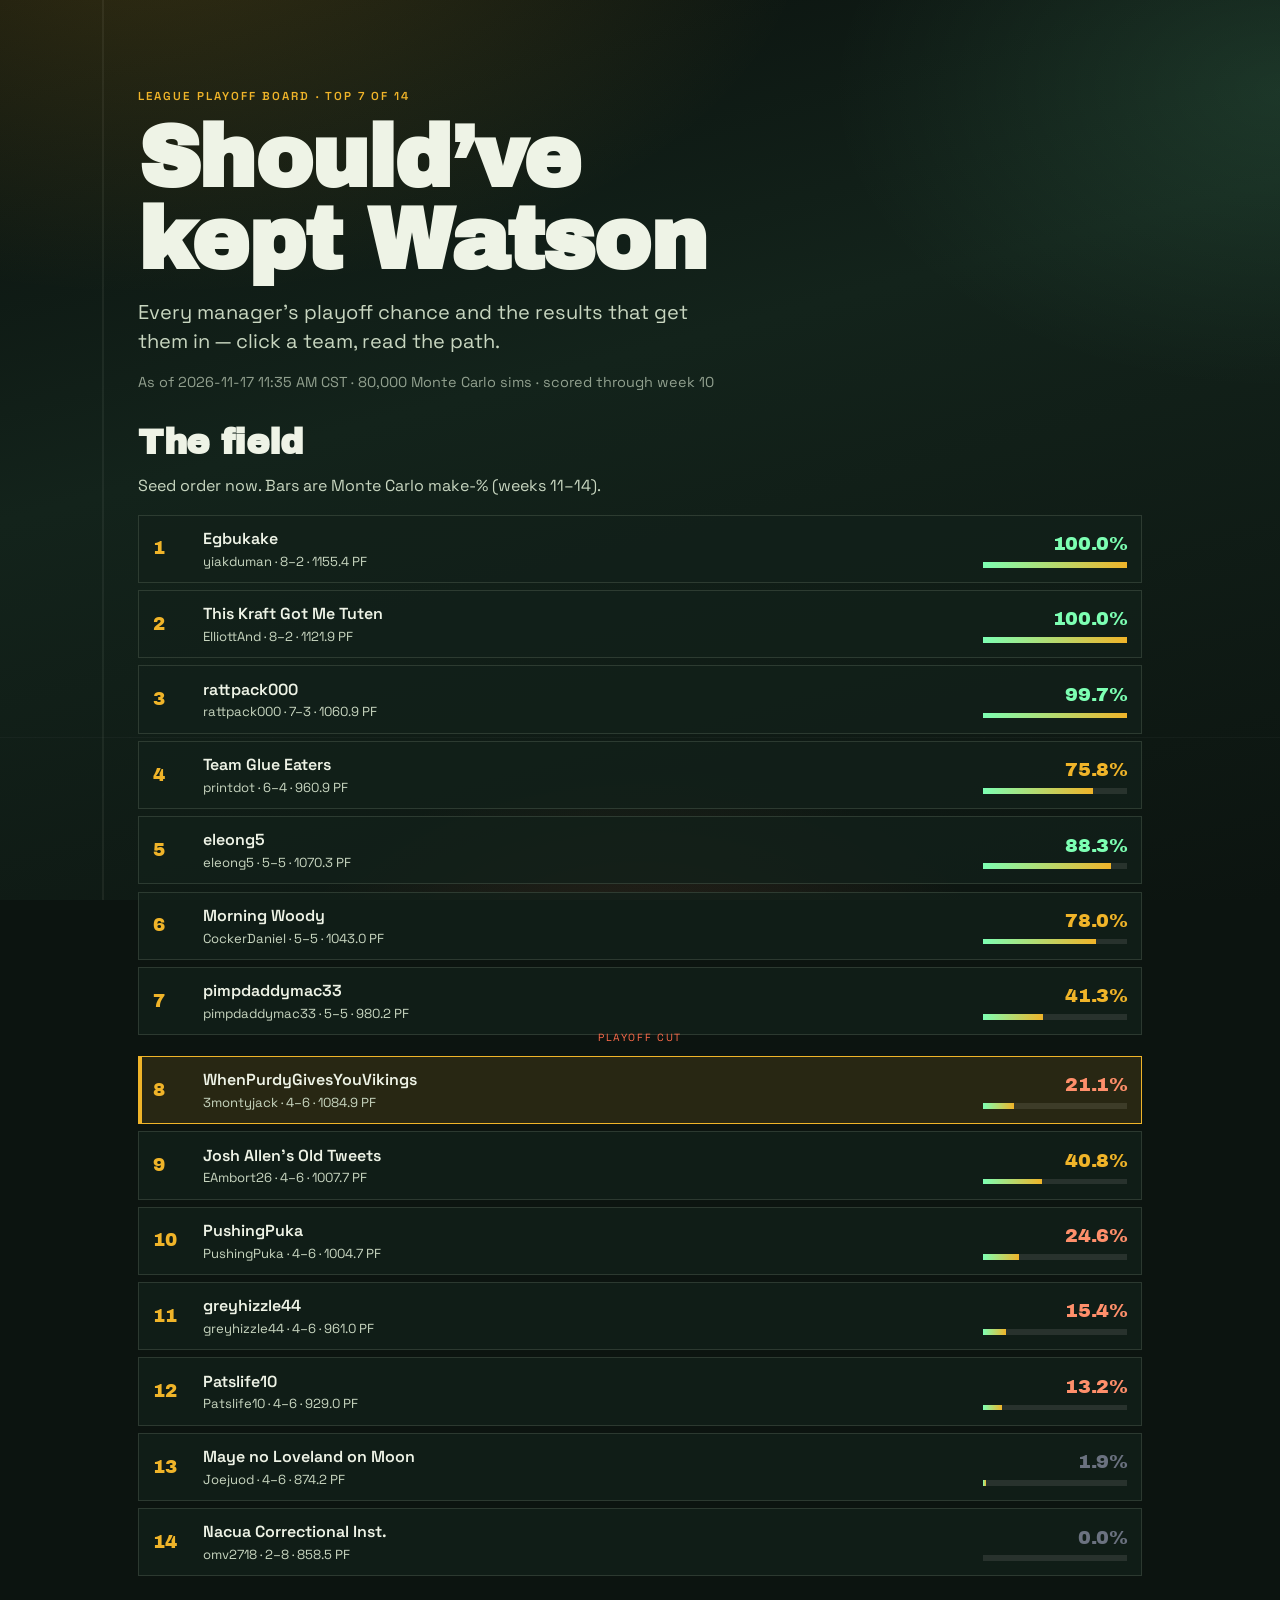
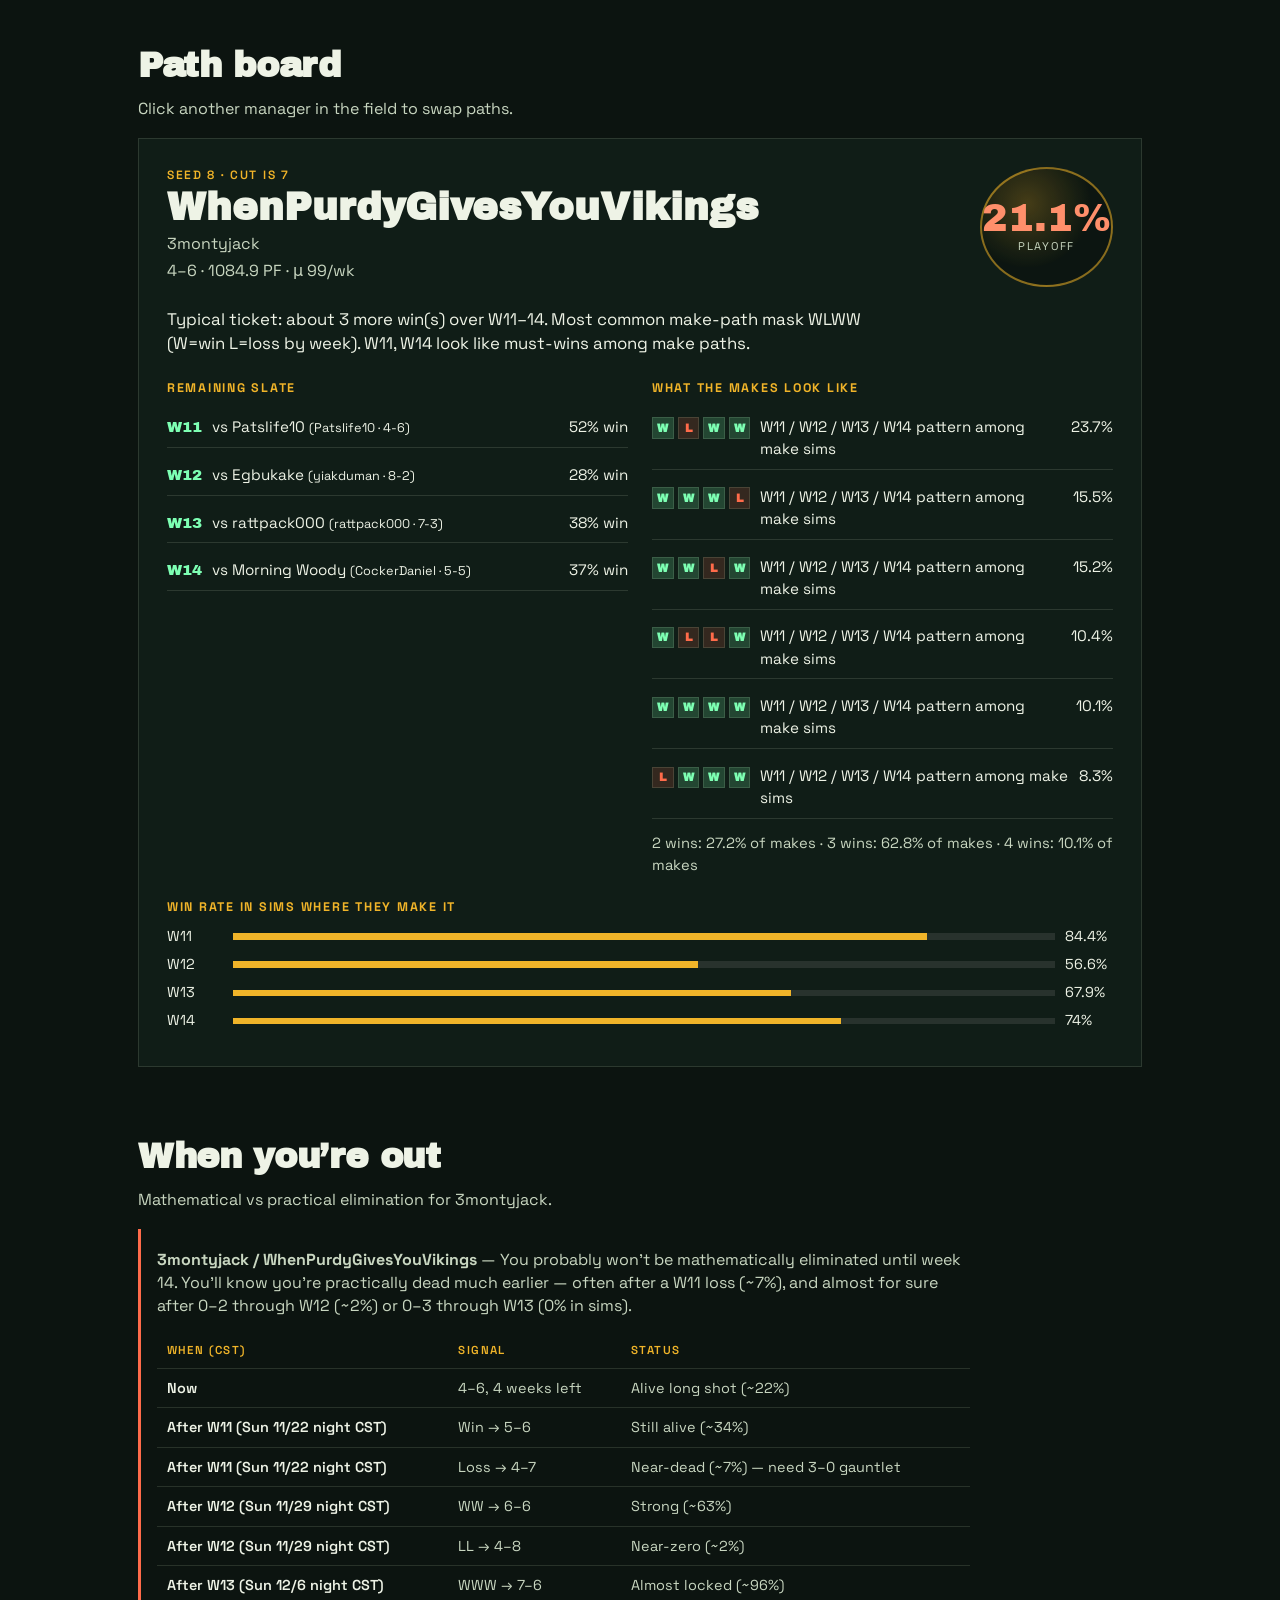
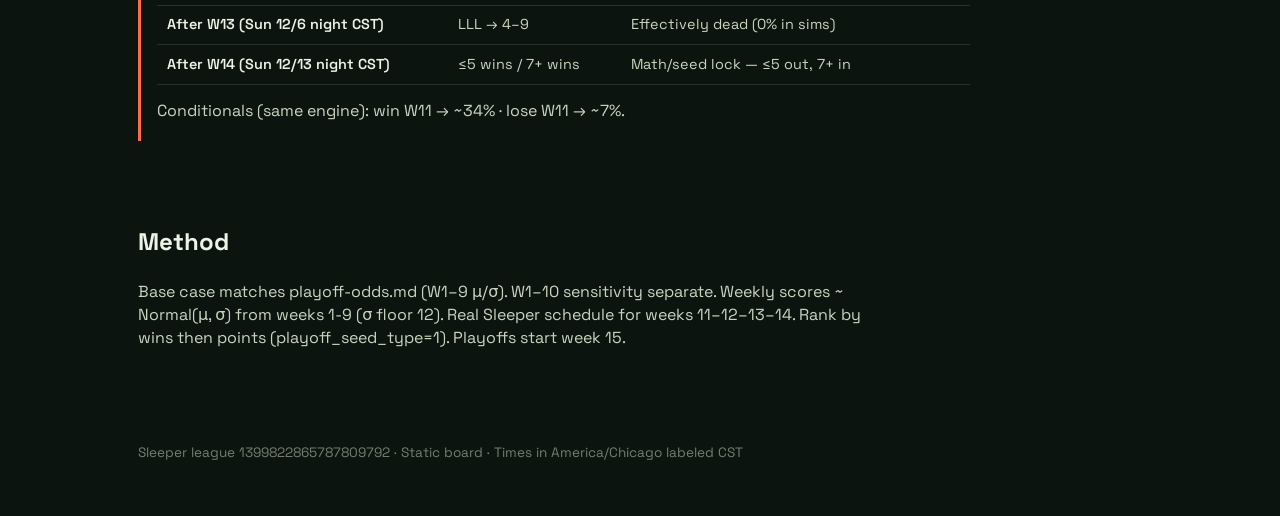
==== playoff-paths/index.html @ 5c5edf16 "Add static playoff path board for GitHub Pages. March Madness–style all-team odds and clickable path" ====
<!DOCTYPE html>
<html lang="en">
<head>
  <meta charset="utf-8" />
  <meta name="viewport" content="width=device-width, initial-scale=1" />
  <title>Playoff Path Board · Should’ve kept Watson</title>
  <meta name="description" content="March Madness–style playoff paths for every team in Should’ve kept Watson. Live Sleeper standings + Monte Carlo odds." />
  <link rel="preconnect" href="https://fonts.googleapis.com" />
  <link rel="preconnect" href="https://fonts.gstatic.com" crossorigin />
  <link href="https://fonts.googleapis.com/css2?family=Archivo+Black&family=Space+Grotesk:wght@400;500;600;700&display=swap" rel="stylesheet" />
  <link rel="stylesheet" href="./styles.css" />
</head>
<body>
  <div class="atmosphere" aria-hidden="true"></div>
  <div class="court-lines" aria-hidden="true"></div>

  <header class="hero">
    <p class="eyebrow">League playoff board · top 7 of 14</p>
    <h1 class="brand">Should’ve kept Watson</h1>
    <p class="lede">Every manager’s playoff chance and the results that get them in — click a team, read the path.</p>
    <p class="meta" id="asOf">Loading sims…</p>
  </header>

  <main>
    <section class="odds-board" aria-label="Playoff odds for all teams">
      <div class="section-head">
        <h2>The field</h2>
        <p>Seed order now. Bars are Monte Carlo make-% (weeks 11–14).</p>
      </div>
      <ol class="field" id="field"></ol>
    </section>

    <section class="path-stage" aria-live="polite">
      <div class="section-head">
        <h2>Path board</h2>
        <p id="pathHint">Select any manager above.</p>
      </div>

      <article class="path-panel" id="pathPanel">
        <div class="path-hero">
          <div>
            <p class="path-seed" id="selSeed">—</p>
            <h3 id="selName">—</h3>
            <p class="path-owner" id="selOwner">—</p>
            <p class="path-record" id="selRecord">—</p>
          </div>
          <div class="chance-orb">
            <span class="chance-num" id="selPct">—</span>
            <span class="chance-label">playoff</span>
          </div>
        </div>

        <p class="path-blurb" id="selBlurb"></p>

        <div class="path-grid">
          <div>
            <h4>Remaining slate</h4>
            <ul class="slate" id="selSlate"></ul>
          </div>
          <div>
            <h4>What the makes look like</h4>
            <ul class="masks" id="selMasks"></ul>
            <div class="win-need" id="selWinNeed"></div>
          </div>
        </div>

        <div class="week-need" id="selWeekNeed"></div>
      </article>
    </section>

    <section class="elim-band" id="elimBand">
      <div class="section-head">
        <h2>When you’re out</h2>
        <p>Mathematical vs practical elimination for 3montyjack.</p>
      </div>
      <div class="elim-copy" id="elimCopy"></div>
    </section>

    <section class="method">
      <h2>Method</h2>
      <p id="methodCopy"></p>
    </section>
  </main>

  <footer>
    <p>Sleeper league <span id="leagueId"></span> · Static board · Times in America/Chicago labeled CST</p>
  </footer>

  <script src="./app.js" type="module"></script>
</body>
</html>
---- playoff-paths/styles.css ----
:root {
  --ink: #0c1410;
  --ink-2: #14201a;
  --panel: rgba(18, 32, 26, 0.78);
  --line: rgba(214, 232, 196, 0.14);
  --mist: #c8d6c0;
  --paper: #eef3e6;
  --amber: #f0b429;
  --mint: #7dffb3;
  --cut: #ff6b4a;
  --locked: #7dffb3;
  --bubble: #f0b429;
  --longshot: #ff8f6b;
  --dead: #6b7280;
  --font-display: "Archivo Black", Impact, sans-serif;
  --font-body: "Space Grotesk", system-ui, sans-serif;
}

* { box-sizing: border-box; }
html { scroll-behavior: smooth; }
body {
  margin: 0;
  min-height: 100vh;
  color: var(--paper);
  font-family: var(--font-body);
  background: var(--ink);
  line-height: 1.45;
}

.atmosphere {
  position: fixed;
  inset: 0;
  z-index: -2;
  background:
    radial-gradient(1200px 700px at 12% -10%, rgba(240, 180, 41, 0.18), transparent 55%),
    radial-gradient(900px 600px at 100% 10%, rgba(125, 255, 179, 0.1), transparent 50%),
    radial-gradient(800px 500px at 50% 110%, rgba(255, 107, 74, 0.12), transparent 45%),
    linear-gradient(165deg, #0a100d 0%, #13231b 42%, #0c1410 100%);
}

.court-lines {
  position: fixed;
  inset: 0;
  z-index: -1;
  opacity: 0.18;
  background-image:
    linear-gradient(90deg, transparent 0 8%, rgba(238, 243, 230, 0.35) 8% 8.15%, transparent 8.15%),
    linear-gradient(0deg, transparent 0 18%, rgba(238, 243, 230, 0.2) 18% 18.12%, transparent 18.12%),
    repeating-linear-gradient(
      115deg,
      transparent 0 42px,
      rgba(238, 243, 230, 0.035) 42px 43px
    );
  pointer-events: none;
  animation: drift 28s linear infinite;
}

@keyframes drift {
  from { transform: translate3d(0, 0, 0); }
  to { transform: translate3d(-24px, 12px, 0); }
}

.hero {
  padding: clamp(2.5rem, 8vw, 5.5rem) clamp(1.25rem, 4vw, 3rem) 1.5rem;
  max-width: 1100px;
  margin: 0 auto;
  animation: rise 0.8s ease-out both;
}

@keyframes rise {
  from { opacity: 0; transform: translateY(18px); }
  to { opacity: 1; transform: none; }
}

.eyebrow {
  margin: 0 0 0.75rem;
  text-transform: uppercase;
  letter-spacing: 0.18em;
  font-size: 0.72rem;
  color: var(--amber);
  font-weight: 600;
}

.brand {
  margin: 0;
  font-family: var(--font-display);
  font-size: clamp(2.6rem, 9vw, 5.4rem);
  line-height: 0.95;
  letter-spacing: -0.02em;
  max-width: 12ch;
  text-wrap: balance;
}

.lede {
  margin: 1.1rem 0 0;
  max-width: 36rem;
  color: var(--mist);
  font-size: clamp(1.05rem, 2.4vw, 1.25rem);
}

.meta {
  margin: 1rem 0 0;
  color: rgba(200, 214, 192, 0.7);
  font-size: 0.9rem;
}

main {
  max-width: 1100px;
  margin: 0 auto;
  padding: 0 clamp(1.25rem, 4vw, 3rem) 4rem;
  display: grid;
  gap: clamp(2.5rem, 6vw, 4rem);
}

.section-head h2 {
  margin: 0;
  font-family: var(--font-display);
  font-size: clamp(1.6rem, 4vw, 2.2rem);
  letter-spacing: -0.01em;
}

.section-head p {
  margin: 0.35rem 0 1.1rem;
  color: var(--mist);
}

.field {
  list-style: none;
  margin: 0;
  padding: 0;
  display: grid;
  gap: 0.45rem;
}

.team-row {
  display: grid;
  grid-template-columns: 2.4rem 1fr auto;
  gap: 0.75rem;
  align-items: center;
  width: 100%;
  text-align: left;
  border: 1px solid var(--line);
  background: var(--panel);
  color: inherit;
  border-radius: 0;
  padding: 0.7rem 0.85rem;
  cursor: pointer;
  font: inherit;
  transition: transform 0.18s ease, border-color 0.18s ease, background 0.18s ease;
  animation: rise 0.55s ease both;
}

.team-row:hover,
.team-row:focus-visible {
  transform: translateX(4px);
  border-color: rgba(240, 180, 41, 0.55);
  outline: none;
}

.team-row.active {
  border-color: var(--amber);
  background: rgba(240, 180, 41, 0.12);
  box-shadow: inset 3px 0 0 var(--amber);
}

.team-row .seed {
  font-family: var(--font-display);
  font-size: 1.15rem;
  color: var(--amber);
}

.team-row .who {
  display: grid;
  gap: 0.1rem;
  min-width: 0;
}

.team-row .who strong {
  font-weight: 600;
  white-space: nowrap;
  overflow: hidden;
  text-overflow: ellipsis;
}

.team-row .who span {
  font-size: 0.82rem;
  color: var(--mist);
}

.team-row .bar-wrap {
  display: grid;
  justify-items: end;
  gap: 0.25rem;
  min-width: 7.5rem;
}

.team-row .pct {
  font-family: var(--font-display);
  font-size: 1.2rem;
  letter-spacing: -0.02em;
}

.bar {
  width: min(28vw, 9rem);
  height: 0.35rem;
  background: rgba(238, 243, 230, 0.1);
  overflow: hidden;
}

.bar > i {
  display: block;
  height: 100%;
  width: 0;
  background: linear-gradient(90deg, var(--mint), var(--amber));
  transition: width 0.9s cubic-bezier(0.2, 0.8, 0.2, 1);
}

.team-row.cut-line {
  position: relative;
  margin-bottom: 0.85rem;
}

.team-row.cut-line::after {
  content: "playoff cut";
  position: absolute;
  left: 0;
  right: 0;
  bottom: -0.7rem;
  text-align: center;
  font-size: 0.65rem;
  letter-spacing: 0.16em;
  text-transform: uppercase;
  color: var(--cut);
}

.path-panel {
  border: 1px solid var(--line);
  background: var(--panel);
  padding: clamp(1.1rem, 3vw, 1.75rem);
  backdrop-filter: blur(8px);
  animation: rise 0.45s ease both;
}

.path-hero {
  display: flex;
  justify-content: space-between;
  gap: 1rem;
  align-items: flex-start;
  flex-wrap: wrap;
}

.path-seed {
  margin: 0;
  color: var(--amber);
  text-transform: uppercase;
  letter-spacing: 0.14em;
  font-size: 0.75rem;
  font-weight: 600;
}

.path-hero h3 {
  margin: 0.2rem 0 0;
  font-family: var(--font-display);
  font-size: clamp(1.6rem, 4vw, 2.4rem);
  line-height: 1.05;
  max-width: 16ch;
}

.path-owner,
.path-record {
  margin: 0.25rem 0 0;
  color: var(--mist);
}

.chance-orb {
  min-width: 7.5rem;
  min-height: 7.5rem;
  border-radius: 50%;
  border: 2px solid rgba(240, 180, 41, 0.55);
  display: grid;
  place-content: center;
  text-align: center;
  background:
    radial-gradient(circle at 35% 30%, rgba(240, 180, 41, 0.25), transparent 55%),
    rgba(0, 0, 0, 0.25);
  animation: pulse 3.5s ease-in-out infinite;
}

@keyframes pulse {
  0%, 100% { transform: scale(1); }
  50% { transform: scale(1.03); }
}

.chance-num {
  font-family: var(--font-display);
  font-size: 2.4rem;
  line-height: 1;
}

.chance-label {
  font-size: 0.7rem;
  letter-spacing: 0.16em;
  text-transform: uppercase;
  color: var(--mist);
}

.path-blurb {
  margin: 1.25rem 0 0;
  font-size: 1.05rem;
  max-width: 46rem;
}

.path-grid {
  display: grid;
  grid-template-columns: repeat(2, minmax(0, 1fr));
  gap: 1.5rem;
  margin-top: 1.5rem;
}

.path-grid h4,
.week-need h4 {
  margin: 0 0 0.6rem;
  font-size: 0.78rem;
  letter-spacing: 0.14em;
  text-transform: uppercase;
  color: var(--amber);
}

.slate,
.masks {
  list-style: none;
  margin: 0;
  padding: 0;
  display: grid;
  gap: 0.45rem;
}

.slate li,
.masks li {
  display: grid;
  grid-template-columns: auto 1fr auto;
  gap: 0.6rem;
  align-items: baseline;
  padding: 0.55rem 0;
  border-bottom: 1px solid var(--line);
  font-size: 0.95rem;
}

.slate .wk,
.masks .mask {
  font-family: var(--font-display);
  color: var(--mint);
}

.mask-dots {
  display: inline-flex;
  gap: 0.25rem;
}

.mask-dots span {
  width: 1.35rem;
  height: 1.35rem;
  display: grid;
  place-items: center;
  font-size: 0.7rem;
  font-weight: 700;
  border: 1px solid var(--line);
}

.mask-dots .W { background: rgba(125, 255, 179, 0.18); color: var(--mint); }
.mask-dots .L { background: rgba(255, 107, 74, 0.15); color: var(--cut); }
.mask-dots .T { background: rgba(240, 180, 41, 0.15); color: var(--amber); }

.win-need {
  margin-top: 0.9rem;
  color: var(--mist);
  font-size: 0.92rem;
}

.week-need {
  margin-top: 1.4rem;
}

.need-row {
  display: grid;
  grid-template-columns: 3.5rem 1fr 3rem;
  gap: 0.6rem;
  align-items: center;
  margin-bottom: 0.45rem;
  font-size: 0.9rem;
}

.need-row .track {
  height: 0.4rem;
  background: rgba(238, 243, 230, 0.1);
}

.need-row .track > i {
  display: block;
  height: 100%;
  background: var(--amber);
}

.elim-band .elim-copy {
  border-left: 3px solid var(--cut);
  padding: 0.2rem 0 0.2rem 1rem;
  color: var(--mist);
  max-width: 52rem;
}

.elim-table-wrap {
  margin-top: 1rem;
  overflow-x: auto;
}

.elim-table {
  width: 100%;
  border-collapse: collapse;
  font-size: 0.9rem;
}

.elim-table th,
.elim-table td {
  text-align: left;
  padding: 0.55rem 0.6rem;
  border-bottom: 1px solid var(--line);
  vertical-align: top;
}

.elim-table thead th {
  color: var(--amber);
  font-size: 0.72rem;
  letter-spacing: 0.12em;
  text-transform: uppercase;
  font-weight: 600;
}

.elim-table tbody th {
  font-weight: 600;
  color: var(--paper);
  white-space: nowrap;
}

.method p {
  color: var(--mist);
  max-width: 46rem;
}

footer {
  max-width: 1100px;
  margin: 0 auto;
  padding: 0 clamp(1.25rem, 4vw, 3rem) 2.5rem;
  color: rgba(200, 214, 192, 0.55);
  font-size: 0.85rem;
}

@media (max-width: 760px) {
  .path-grid { grid-template-columns: 1fr; }
  .team-row {
    grid-template-columns: 2rem 1fr;
    grid-template-areas:
      "seed who"
      "seed bar";
  }
  .team-row .seed { grid-area: seed; }
  .team-row .who { grid-area: who; }
  .team-row .bar-wrap {
    grid-area: bar;
    justify-items: start;
    min-width: 0;
  }
  .bar { width: 100%; }
  .chance-orb {
    min-width: 6.4rem;
    min-height: 6.4rem;
  }
}
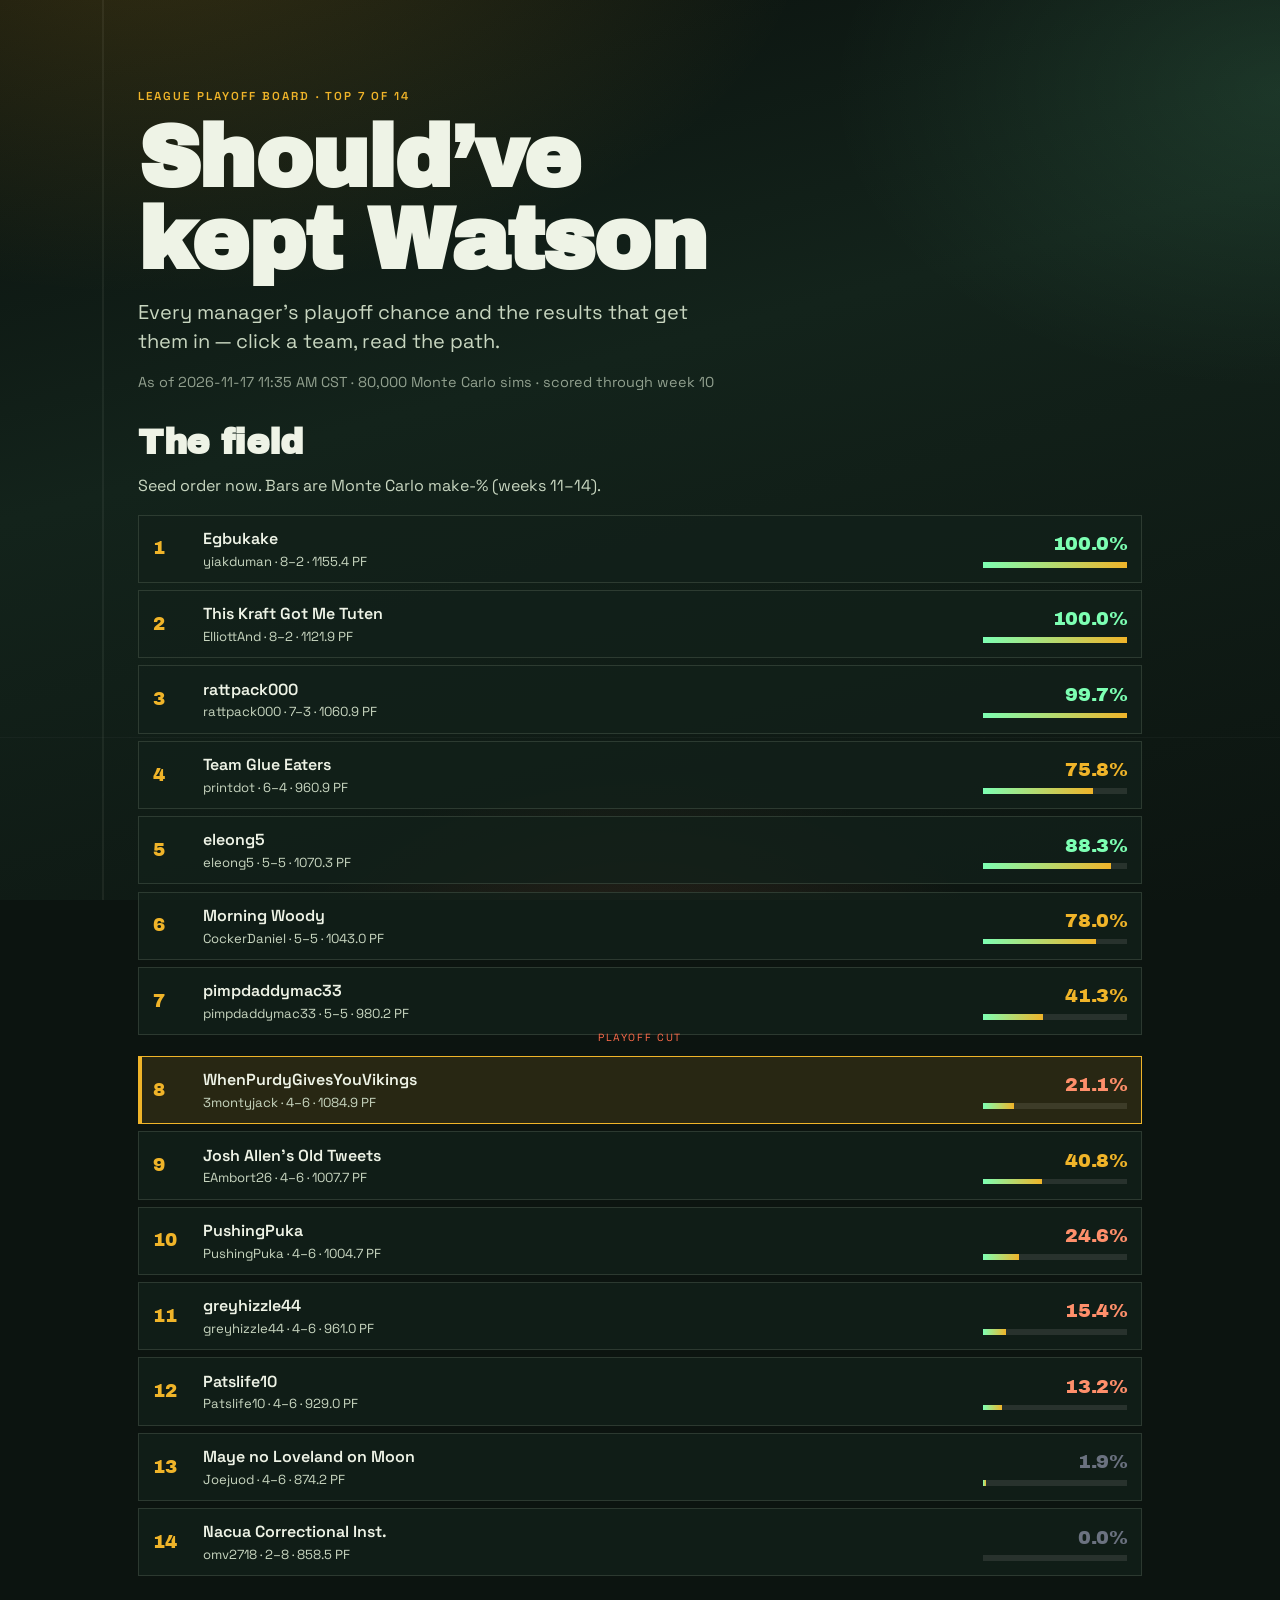
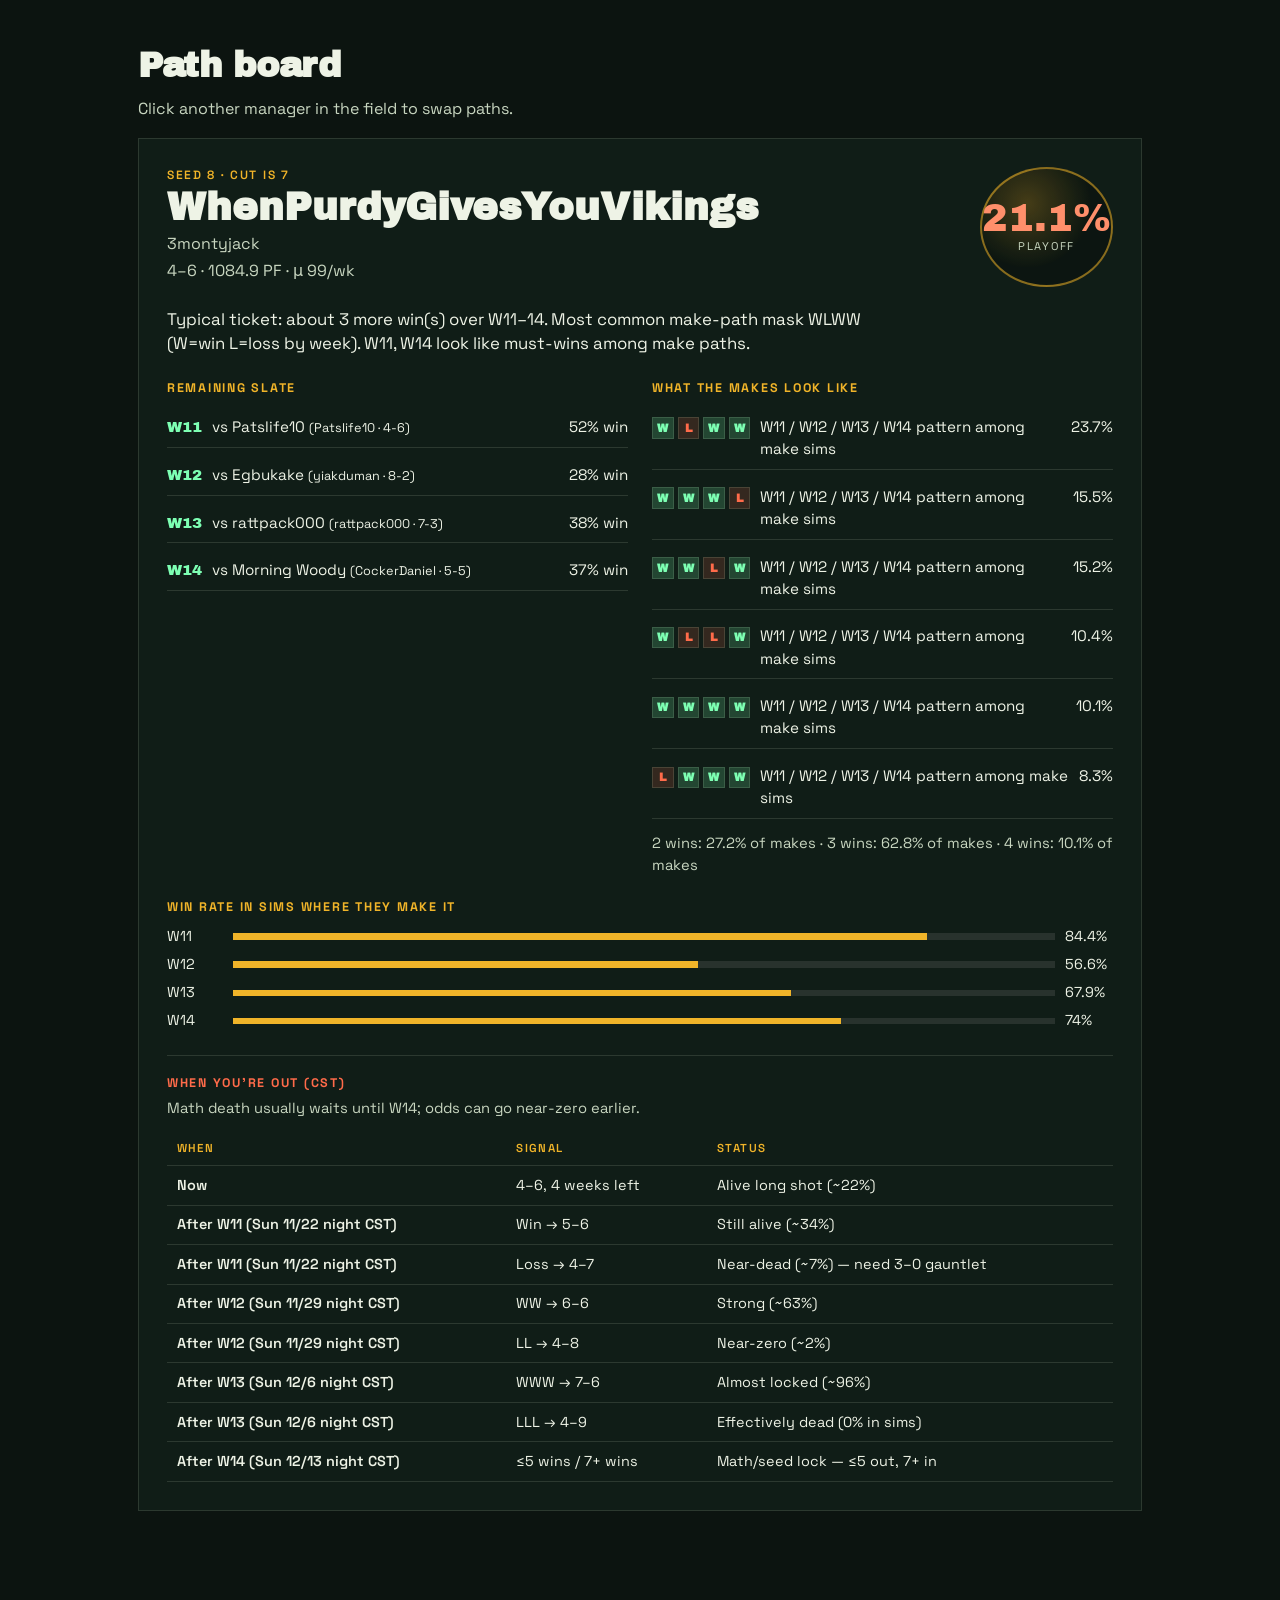
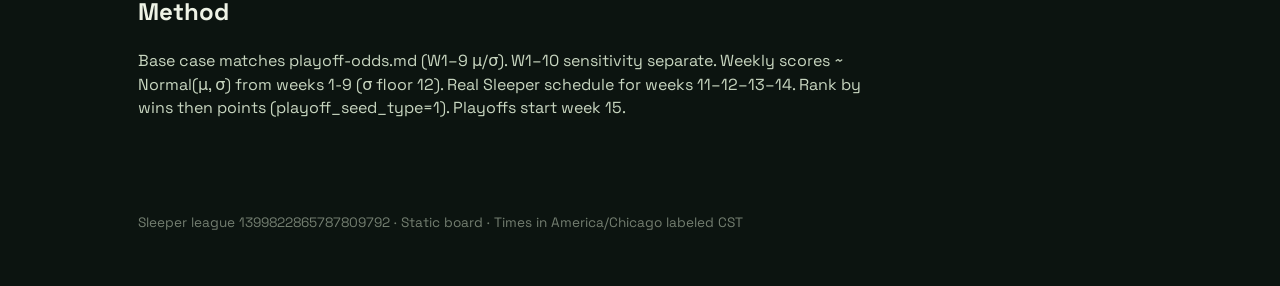
==== commit d4f66669: "Drop redundant elim footer; keep checkpoints in path panel. Remove the standalone “when you’re out” " ====
--- a/playoff-paths/index.html
+++ b/playoff-paths/index.html
@@ -65,15 +65,8 @@
         </div>
 
         <div class="week-need" id="selWeekNeed"></div>
+        <div class="elim-inline" id="selElim" hidden></div>
       </article>
-    </section>
-
-    <section class="elim-band" id="elimBand">
-      <div class="section-head">
-        <h2>When you’re out</h2>
-        <p>Mathematical vs practical elimination for 3montyjack.</p>
-      </div>
-      <div class="elim-copy" id="elimCopy"></div>
     </section>
 
     <section class="method">
--- a/playoff-paths/styles.css
+++ b/playoff-paths/styles.css
@@ -401,15 +401,27 @@
   background: var(--amber);
 }
 
-.elim-band .elim-copy {
-  border-left: 3px solid var(--cut);
-  padding: 0.2rem 0 0.2rem 1rem;
-  color: var(--mist);
-  max-width: 52rem;
+.elim-inline {
+  margin-top: 1.5rem;
+  padding-top: 1.1rem;
+  border-top: 1px solid var(--line);
+}
+
+.elim-inline h4 {
+  margin: 0 0 0.35rem;
+  font-size: 0.78rem;
+  letter-spacing: 0.14em;
+  text-transform: uppercase;
+  color: var(--cut);
+}
+
+.elim-note {
+  margin: 0 0 0.75rem;
+  color: var(--mist);
+  font-size: 0.92rem;
 }
 
 .elim-table-wrap {
-  margin-top: 1rem;
   overflow-x: auto;
 }
 
